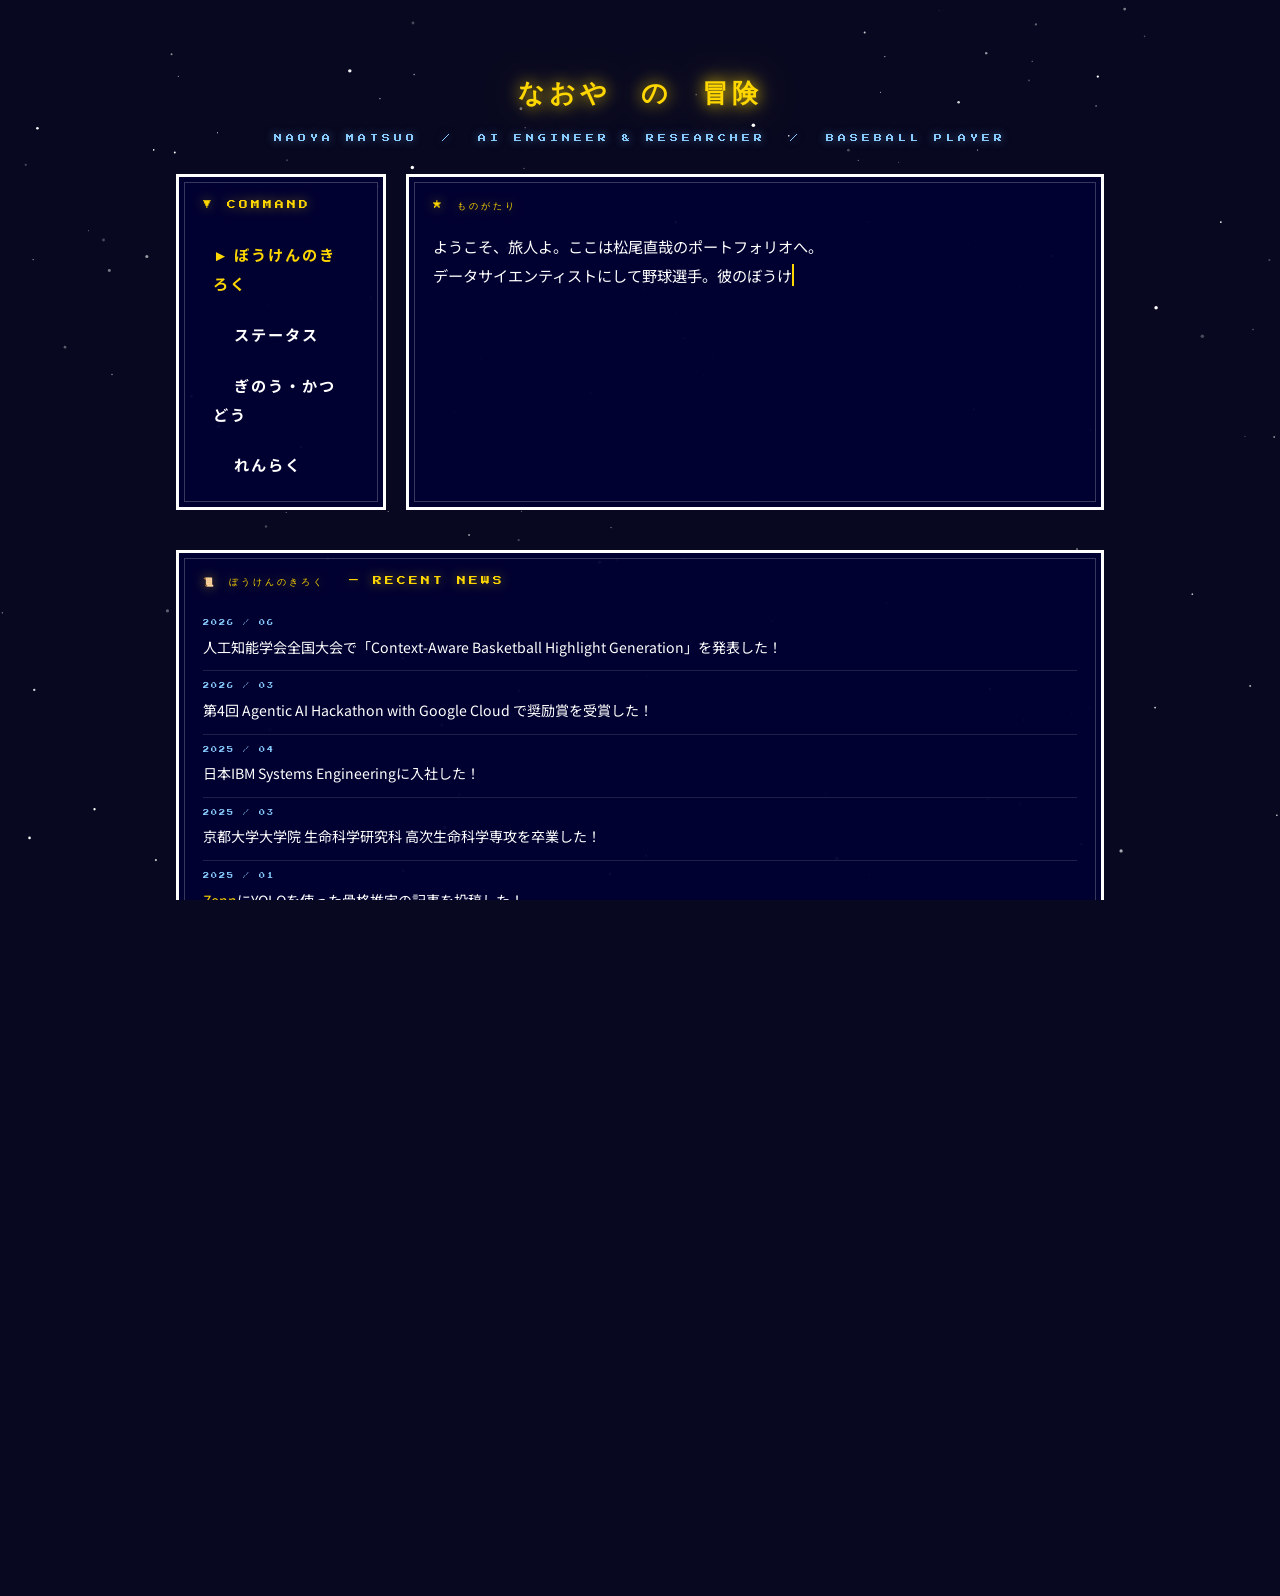
==== index.html @ 3366a8c9 "feat: DQ-style personal portfolio Co-Authored-By: Claude Sonnet 4.6 <noreply@anthropic.com>" ====
<!DOCTYPE html>
<html lang="ja">
<head>
  <meta charset="UTF-8">
  <meta name="viewport" content="width=device-width, initial-scale=1.0">
  <title>なおやの冒険</title>
  <link rel="stylesheet" href="style.css">
</head>
<body>

<canvas id="stars-canvas"></canvas>

<div class="page-wrapper">

  <!-- ===== TITLE ===== -->
  <header class="dq-header">
    <h1 class="dq-title">なおや の 冒険</h1>
    <p class="dq-subtitle">NAOYA MATSUO &nbsp;/&nbsp; AI ENGINEER &amp; RESEARCHER &nbsp;/&nbsp; BASEBALL PLAYER</p>
  </header>

  <!-- ===== MAIN: nav + message ===== -->
  <div class="dq-cols">

    <!-- Command Menu -->
    <nav class="dq-win dq-nav">
      <div class="dq-win-title">&#x25BC; COMMAND</div>
      <ul>
        <li><a href="index.html" class="active">ぼうけんのきろく</a></li>
        <li><a href="about.html">ステータス</a></li>
        <li><a href="award.html">ぎのう・かつどう</a></li>
        <li><a href="contact.html">れんらく</a></li>
      </ul>
    </nav>

    <!-- Welcome message -->
    <div class="dq-win msg-window">
      <div class="dq-win-title">&#x2605; ものがたり</div>
      <p id="msg1"></p>
      <p id="msg2" style="margin-top:12px;"></p>
    </div>

  </div>

  <!-- ===== ADVENTURE LOG ===== -->
  <section class="dq-win">
    <div class="dq-win-title">&#x1F4DC; ぼうけんのきろく &nbsp;— RECENT NEWS</div>
    <ul class="adv-log">
      <li>
        <span class="log-date">2026 / 06</span>
        人工知能学会全国大会で「Context-Aware Basketball Highlight Generation」を発表した！
      </li>
      <li>
        <span class="log-date">2026 / 03</span>
        第4回 Agentic AI Hackathon with Google Cloud で奨励賞を受賞した！
      </li>
      <li>
        <span class="log-date">2025 / 04</span>
        日本IBM Systems Engineeringに入社した！
      </li>
      <li>
        <span class="log-date">2025 / 03</span>
        京都大学大学院 生命科学研究科 高次生命科学専攻を卒業した！
      </li>
      <li>
        <span class="log-date">2025 / 01</span>
        <a href="https://zenn.dev/maoya23/articles/47be090aec141a" target="_blank">Zenn</a>にYOLOを使った骨格推定の記事を投稿した！
      </li>
      <li>
        <span class="log-date">2024 / 11</span>
        <a href="https://eriseginishida.wixsite.com/aneurogenesis2024" target="_blank">第21回成体脳のニューロン新生懇談会</a>において「Young Investigator Award」を受賞した！
      </li>
      <li>
        <span class="log-date">2024 / 10</span>
        <a href="https://www.softbankhawks.co.jp/news/detail/202400637726.html" target="_blank">SoftBankHawksのデータサイエンス業務体験会</a>に参加した！
      </li>
    </ul>
  </section>

  <!-- ===== ZENN ARTICLES ===== -->
  <section class="dq-win">
    <div class="dq-win-title">&#x1F4D6; まほうのしょ &nbsp;— ZENN ARTICLES</div>
    <div id="zenn-articles">
      <p style="color:var(--dq-cyan); font-size:0.85rem;">ロード中...</p>
    </div>
  </section>

  <footer class="dq-footer">
    &copy; 2025 &nbsp; NAOYA MATSUO &nbsp; ALL RIGHTS RESERVED
  </footer>

</div>

<script src="script.js"></script>
<script>
  /* ===== Zenn articles ===== */
  (async function () {
    const container = document.getElementById('zenn-articles');
    try {
      const res = await fetch('./zenn_articles.json');
      if (!res.ok) throw new Error('fetch error');
      const { articles } = await res.json();
      const top5 = articles.slice(0, 5);

      container.innerHTML = top5.map(function (a) {
        const date = a.published_at
          ? a.published_at.slice(0, 10).replace(/-/g, ' / ')
          : '';
        const url = 'https://zenn.dev/maoya23/articles/' + a.slug;
        const likes = a.liked_count || 0;
        const type = a.article_type === 'tech' ? 'TECH' : 'IDEA';
        return (
          '<div class="zenn-card">' +
            '<div class="zenn-card-top">' +
              '<span class="zenn-emoji">' + (a.emoji || '&#x1F4DD;') + '</span>' +
              '<div class="zenn-meta">' +
                '<span class="zenn-type ' + (a.article_type === 'tech' ? 'type-tech' : 'type-idea') + '">' + type + '</span>' +
                '<span class="zenn-date">' + date + '</span>' +
              '</div>' +
            '</div>' +
            '<a class="zenn-title" href="' + url + '" target="_blank">' + a.title + '</a>' +
            '<div class="zenn-likes">&#x2665; ' + likes + '</div>' +
          '</div>'
        );
      }).join('');
    } catch (e) {
      container.innerHTML =
        '<p style="font-size:0.85rem;">記事の読み込みに失敗しました。' +
        '<a href="https://zenn.dev/maoya23" target="_blank" style="color:var(--dq-gold);">Zennで確認する</a></p>';
    }
  })();

  typewriterAll([
    {
      sel: '#msg1',
      text: 'ようこそ、旅人よ。ここは松尾直哉のポートフォリオへ。',
      speed: 55,
      pause: 400,
    },
    {
      sel: '#msg2',
      text: 'データサイエンティストにして野球選手。彼のぼうけんのきろくをひもといてみよう。',
      speed: 45,
    },
  ]);
</script>

</body>
</html>
---- style.css ----
@import url('https://fonts.googleapis.com/css2?family=Press+Start+2P&family=Noto+Sans+JP:wght@400;700&display=swap');

*, *::before, *::after {
  box-sizing: border-box;
  margin: 0;
  padding: 0;
}

:root {
  --dq-bg:      #080820;
  --dq-win-bg:  rgba(0, 0, 50, 0.96);
  --dq-border:  #ffffff;
  --dq-gold:    #ffd700;
  --dq-cyan:    #88ccff;
  --dq-text:    #ffffff;
  --font-pixel: 'Press Start 2P', monospace;
  --font-jp:    'Noto Sans JP', sans-serif;
}

html, body {
  height: 100%;
  overflow-x: hidden;
}

body {
  background-color: var(--dq-bg);
  color: var(--dq-text);
  font-family: var(--font-jp);
  line-height: 1.9;
  min-height: 100vh;
}

/* ===== Stars Canvas ===== */
#stars-canvas {
  position: fixed;
  inset: 0;
  z-index: 0;
  pointer-events: none;
}

/* ===== Page Wrapper ===== */
.page-wrapper {
  position: relative;
  z-index: 1;
  max-width: 960px;
  margin: 0 auto;
  padding: 24px 16px 48px;
}

/* ===== DQ Window ===== */
.dq-win {
  background: var(--dq-win-bg);
  border: 3px solid var(--dq-border);
  padding: 20px 24px;
  position: relative;
  margin-bottom: 20px;
}

/* Inner border effect (classic DQ look) */
.dq-win::after {
  content: '';
  position: absolute;
  inset: 5px;
  border: 1px solid rgba(255, 255, 255, 0.22);
  pointer-events: none;
}

.dq-win-title {
  font-family: var(--font-pixel);
  font-size: 0.55rem;
  color: var(--dq-gold);
  letter-spacing: 3px;
  margin-bottom: 18px;
  text-shadow: 0 0 12px rgba(255, 215, 0, 0.55);
}

/* ===== Header ===== */
.dq-header {
  text-align: center;
  padding: 40px 0 28px;
}

.dq-title {
  font-family: var(--font-pixel);
  font-size: clamp(0.9rem, 3.5vw, 1.6rem);
  color: var(--dq-gold);
  text-shadow:
    0 0 16px rgba(255, 215, 0, 0.9),
    0 0 40px rgba(255, 215, 0, 0.4);
  letter-spacing: 4px;
  line-height: 2;
  animation: fadeInDown 1.4s ease-out both;
}

.dq-subtitle {
  font-family: var(--font-pixel);
  font-size: clamp(0.35rem, 1.2vw, 0.5rem);
  color: var(--dq-cyan);
  letter-spacing: 4px;
  margin-top: 16px;
  text-shadow: 0 0 8px rgba(136, 204, 255, 0.5);
  animation: fadeInDown 2s ease-out both;
}

@keyframes fadeInDown {
  from { opacity: 0; transform: translateY(-18px); }
  to   { opacity: 1; transform: translateY(0); }
}

/* ===== Two-column layout ===== */
.dq-cols {
  display: grid;
  grid-template-columns: 210px 1fr;
  gap: 20px;
  margin-bottom: 20px;
}

@media (max-width: 640px) {
  .dq-cols {
    grid-template-columns: 1fr;
  }
}

/* ===== Navigation ===== */
.dq-nav ul {
  list-style: none;
}

.dq-nav li + li {
  margin-top: 6px;
}

.dq-nav a {
  display: block;
  font-family: var(--font-jp);
  font-weight: 700;
  font-size: 0.95rem;
  color: var(--dq-text);
  text-decoration: none;
  padding: 8px 10px;
  letter-spacing: 2px;
  transition: color 0.15s;
  position: relative;
}

.dq-nav a::before {
  content: '　';
  display: inline-block;
  width: 1.4em;
}

.dq-nav a.active {
  color: var(--dq-gold);
}

.dq-nav a.active::before {
  content: '► ';
  animation: cursor-blink 1.1s step-start infinite;
}

@keyframes cursor-blink {
  0%, 100% { color: var(--dq-gold); }
  50%       { color: transparent; }
}

.dq-nav a:hover:not(.active) {
  color: var(--dq-cyan);
}

/* ===== Message window (typewriter text) ===== */
.msg-window {
  font-size: 0.95rem;
}

.msg-window p + p {
  margin-top: 12px;
}

.typewriter-text {
  display: inline;
  border-right: 2px solid var(--dq-gold);
}

.typewriter-done {
  border-right: none;
}

/* ===== Adventure log (news) ===== */
.adv-log {
  list-style: none;
}

.adv-log li {
  padding: 10px 0;
  border-bottom: 1px solid rgba(255, 255, 255, 0.12);
  font-size: 0.88rem;
}

.adv-log li:last-child {
  border-bottom: none;
}

.log-date {
  font-family: var(--font-pixel);
  font-size: 0.38rem;
  color: var(--dq-cyan);
  display: block;
  margin-bottom: 4px;
  letter-spacing: 2px;
}

.adv-log a {
  color: var(--dq-gold);
  text-decoration: none;
}

.adv-log a:hover {
  text-decoration: underline;
}

/* ===== Status screen (about.html) ===== */
.status-top {
  display: grid;
  grid-template-columns: 130px 1fr;
  gap: 24px;
  align-items: center;
  margin-bottom: 0;
}

@media (max-width: 500px) {
  .status-top { grid-template-columns: 1fr; }
}

.status-portrait {
  border: 2px solid var(--dq-border);
  background: rgba(0, 0, 80, 0.5);
  aspect-ratio: 1;
  overflow: hidden;
  display: flex;
  align-items: center;
  justify-content: center;
  font-size: 3.5rem;
}

.stat-row {
  display: flex;
  align-items: baseline;
  gap: 10px;
  margin-bottom: 8px;
  font-size: 0.88rem;
}

.stat-label {
  font-family: var(--font-pixel);
  font-size: 0.42rem;
  color: var(--dq-cyan);
  letter-spacing: 2px;
  min-width: 90px;
}

.stat-val {
  color: var(--dq-text);
  font-weight: 700;
}

.stars {
  color: var(--dq-gold);
  letter-spacing: 2px;
}

.stars-empty {
  color: rgba(255, 255, 255, 0.2);
}

/* ===== History items ===== */
.history-item {
  display: flex;
  gap: 16px;
  padding: 10px 0;
  border-bottom: 1px solid rgba(255, 255, 255, 0.12);
  font-size: 0.88rem;
  align-items: baseline;
}

.history-item:last-child {
  border-bottom: none;
}

.h-year {
  font-family: var(--font-pixel);
  font-size: 0.38rem;
  color: var(--dq-cyan);
  min-width: 52px;
  padding-top: 3px;
  letter-spacing: 1px;
}

/* ===== Skill badges ===== */
.skill-tags {
  display: flex;
  flex-wrap: wrap;
  gap: 8px;
  list-style: none;
  margin-top: 4px;
}

.skill-tags li {
  border: 1px solid var(--dq-cyan);
  color: var(--dq-cyan);
  padding: 4px 12px;
  font-size: 0.8rem;
}

/* ===== Quest log (award.html) ===== */
.quest-item {
  padding: 14px 0;
  border-bottom: 1px solid rgba(255, 255, 255, 0.12);
  font-size: 0.88rem;
}

.quest-item:last-child {
  border-bottom: none;
}

.quest-num {
  font-family: var(--font-pixel);
  font-size: 0.38rem;
  color: var(--dq-gold);
  margin-bottom: 6px;
  letter-spacing: 2px;
}

.award-item {
  display: flex;
  gap: 16px;
  align-items: center;
  padding: 12px 0;
  border-bottom: 1px solid rgba(255, 255, 255, 0.12);
  font-size: 0.88rem;
}

.award-item:last-child {
  border-bottom: none;
}

.award-icon {
  font-size: 1.8rem;
  flex-shrink: 0;
  line-height: 1;
}

/* ===== Contact / NPC ===== */
.npc-box {
  display: flex;
  gap: 20px;
  align-items: flex-start;
}

.npc-sprite {
  font-size: 3rem;
  flex-shrink: 0;
  line-height: 1;
}

.npc-text {
  font-size: 0.95rem;
}

.npc-text p + p {
  margin-top: 10px;
}

.contact-list {
  list-style: none;
  margin-top: 16px;
}

.contact-list li {
  display: flex;
  gap: 14px;
  align-items: center;
  padding: 12px 0;
  border-bottom: 1px solid rgba(255, 255, 255, 0.12);
  font-size: 0.9rem;
}

.contact-list li:last-child {
  border-bottom: none;
}

.c-icon {
  font-size: 1.5rem;
  min-width: 36px;
  text-align: center;
}

.contact-list a {
  color: var(--dq-gold);
  text-decoration: none;
}

.contact-list a:hover {
  text-decoration: underline;
}

/* ===== Zenn Cards ===== */
#zenn-articles {
  display: grid;
  grid-template-columns: repeat(auto-fill, minmax(260px, 1fr));
  gap: 16px;
}

.zenn-card {
  border: 1px solid rgba(255, 255, 255, 0.25);
  padding: 14px 16px;
  display: flex;
  flex-direction: column;
  gap: 10px;
  transition: border-color 0.2s;
}

.zenn-card:hover {
  border-color: var(--dq-gold);
}

.zenn-card-top {
  display: flex;
  align-items: center;
  gap: 10px;
}

.zenn-emoji {
  font-size: 1.8rem;
  line-height: 1;
  flex-shrink: 0;
}

.zenn-meta {
  display: flex;
  flex-direction: column;
  gap: 4px;
}

.zenn-type {
  font-family: var(--font-pixel);
  font-size: 0.32rem;
  padding: 2px 6px;
  letter-spacing: 2px;
}

.type-tech {
  border: 1px solid var(--dq-cyan);
  color: var(--dq-cyan);
}

.type-idea {
  border: 1px solid var(--dq-gold);
  color: var(--dq-gold);
}

.zenn-date {
  font-family: var(--font-pixel);
  font-size: 0.32rem;
  color: rgba(255, 255, 255, 0.45);
  letter-spacing: 1px;
}

.zenn-title {
  font-size: 0.88rem;
  font-weight: 700;
  color: var(--dq-text);
  text-decoration: none;
  line-height: 1.6;
}

.zenn-title:hover {
  color: var(--dq-gold);
}

.zenn-likes {
  font-family: var(--font-pixel);
  font-size: 0.38rem;
  color: rgba(255, 100, 100, 0.8);
  letter-spacing: 2px;
  margin-top: auto;
}

/* ===== Divider ===== */
.dq-sep {
  border: none;
  border-top: 1px solid rgba(255, 255, 255, 0.18);
  margin: 18px 0;
}

/* ===== Footer ===== */
.dq-footer {
  text-align: center;
  padding: 24px 0 8px;
  font-family: var(--font-pixel);
  font-size: 0.38rem;
  color: rgba(255, 255, 255, 0.35);
  letter-spacing: 3px;
}
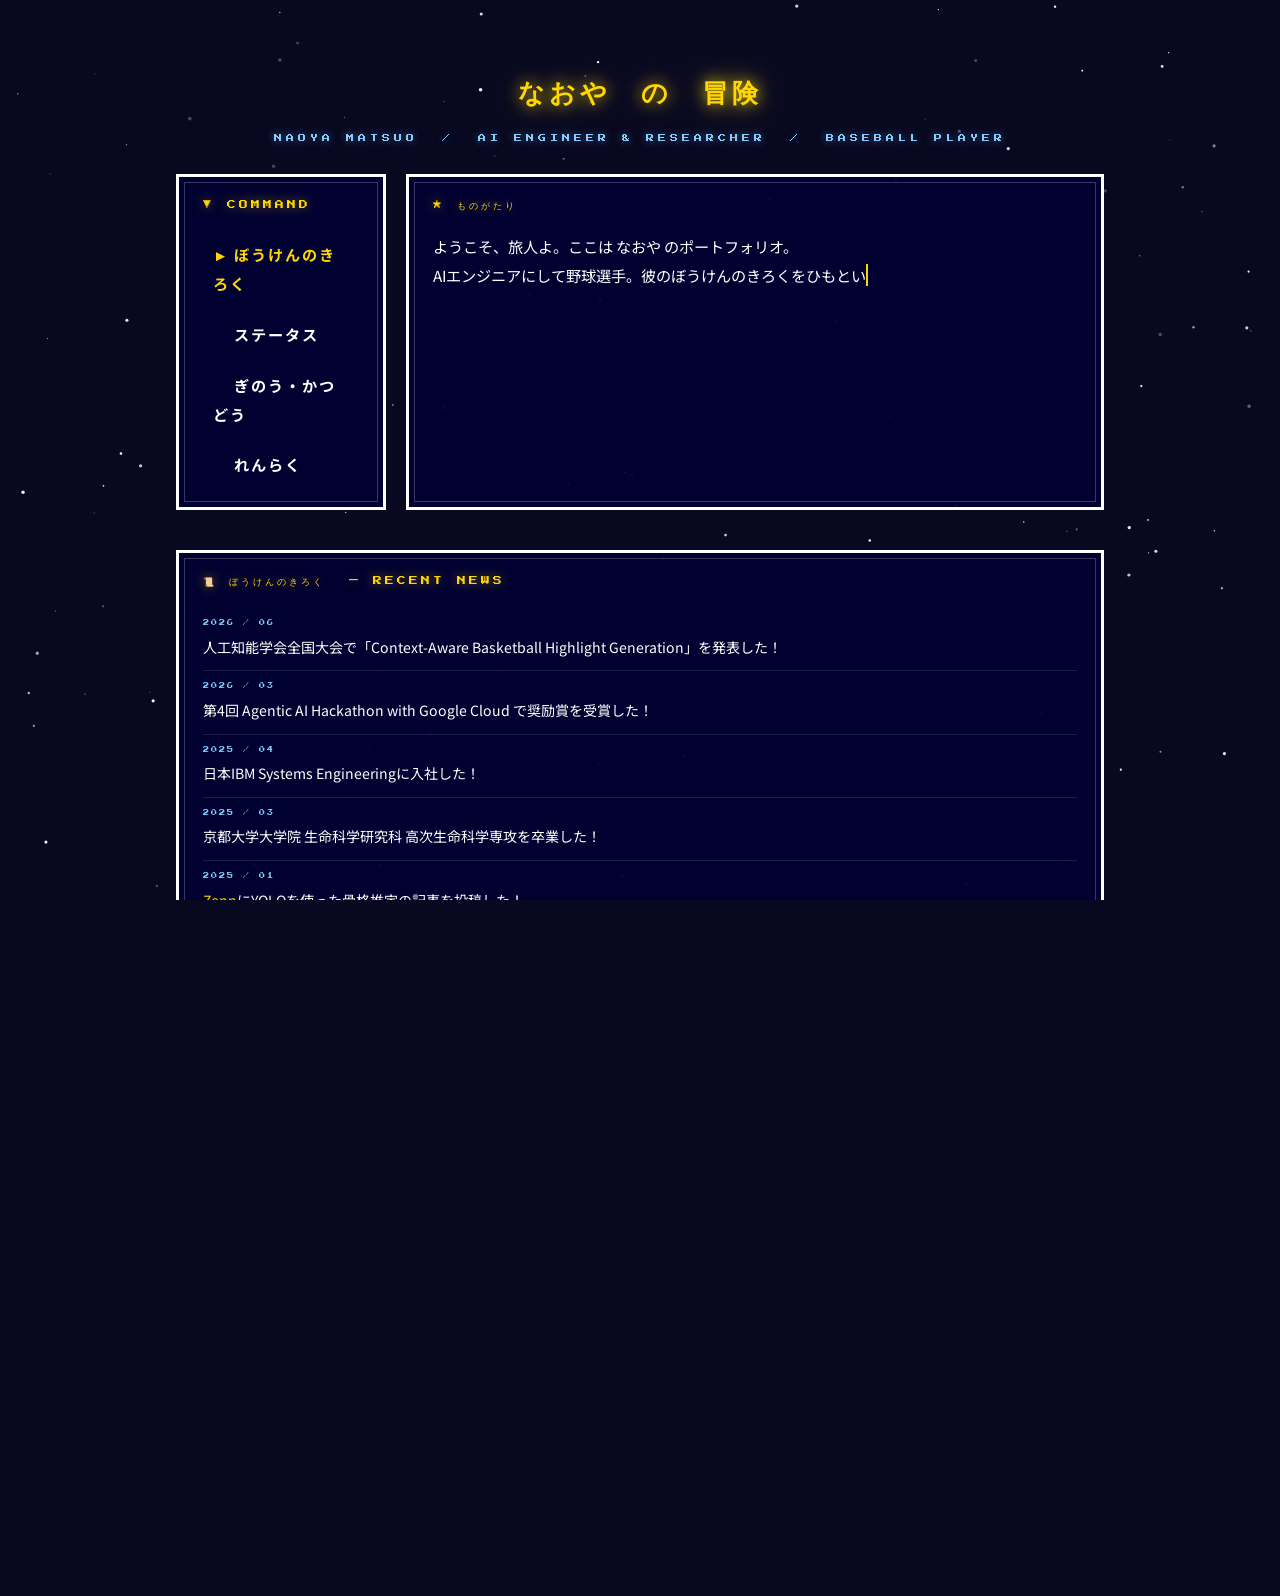
==== commit a5e819db: "変更" ====
--- a/index.html
+++ b/index.html
@@ -132,13 +132,13 @@
   typewriterAll([
     {
       sel: '#msg1',
-      text: 'ようこそ、旅人よ。ここは松尾直哉のポートフォリオへ。',
+      text: 'ようこそ、旅人よ。ここは なおや のポートフォリオ。',
       speed: 55,
       pause: 400,
     },
     {
       sel: '#msg2',
-      text: 'データサイエンティストにして野球選手。彼のぼうけんのきろくをひもといてみよう。',
+      text: 'AIエンジニアにして野球選手。彼のぼうけんのきろくをひもといてみよう。',
       speed: 45,
     },
   ]);
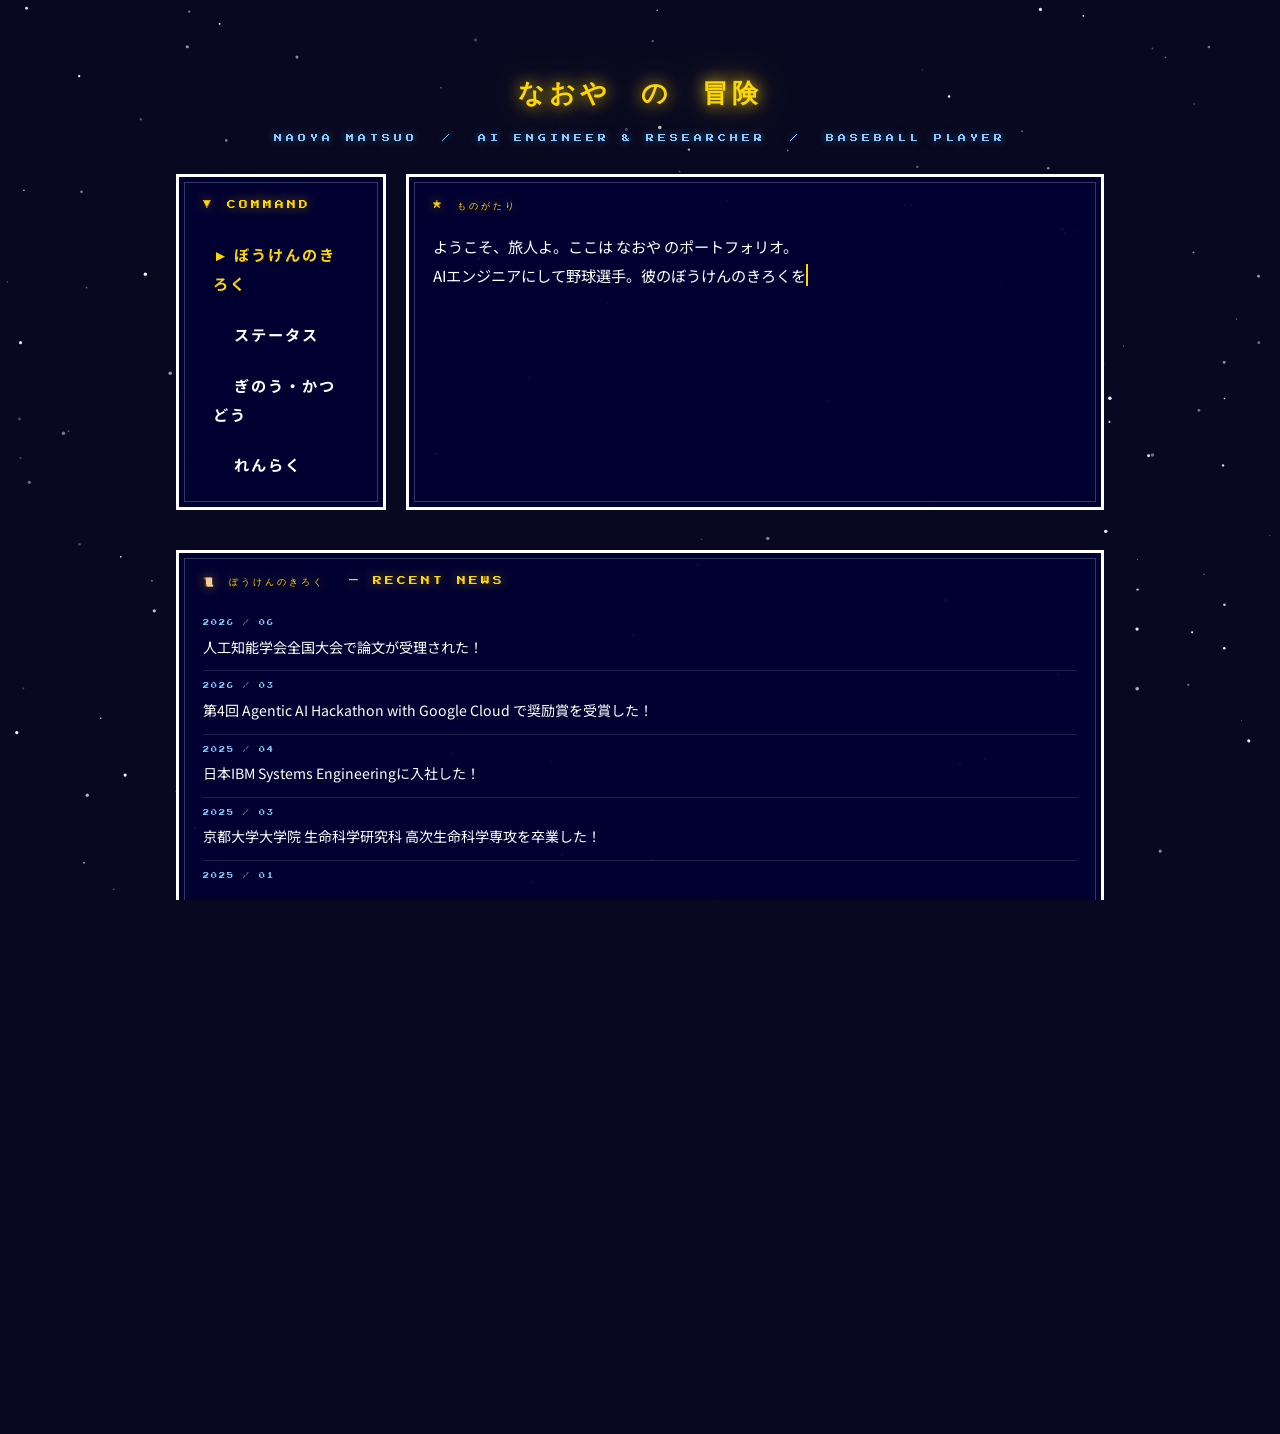
==== commit e89793f1: "再度変更" ====
--- a/index.html
+++ b/index.html
@@ -47,7 +47,7 @@
     <ul class="adv-log">
       <li>
         <span class="log-date">2026 / 06</span>
-        人工知能学会全国大会で「Context-Aware Basketball Highlight Generation」を発表した！
+        人工知能学会全国大会で論文が受理された！
       </li>
       <li>
         <span class="log-date">2026 / 03</span>
--- a/style.css
+++ b/style.css
@@ -188,6 +188,10 @@
 /* ===== Adventure log (news) ===== */
 .adv-log {
   list-style: none;
+  max-height: 280px;
+  overflow-y: auto;
+  scrollbar-width: thin;
+  scrollbar-color: var(--dq-gold) transparent;
 }
 
 .adv-log li {
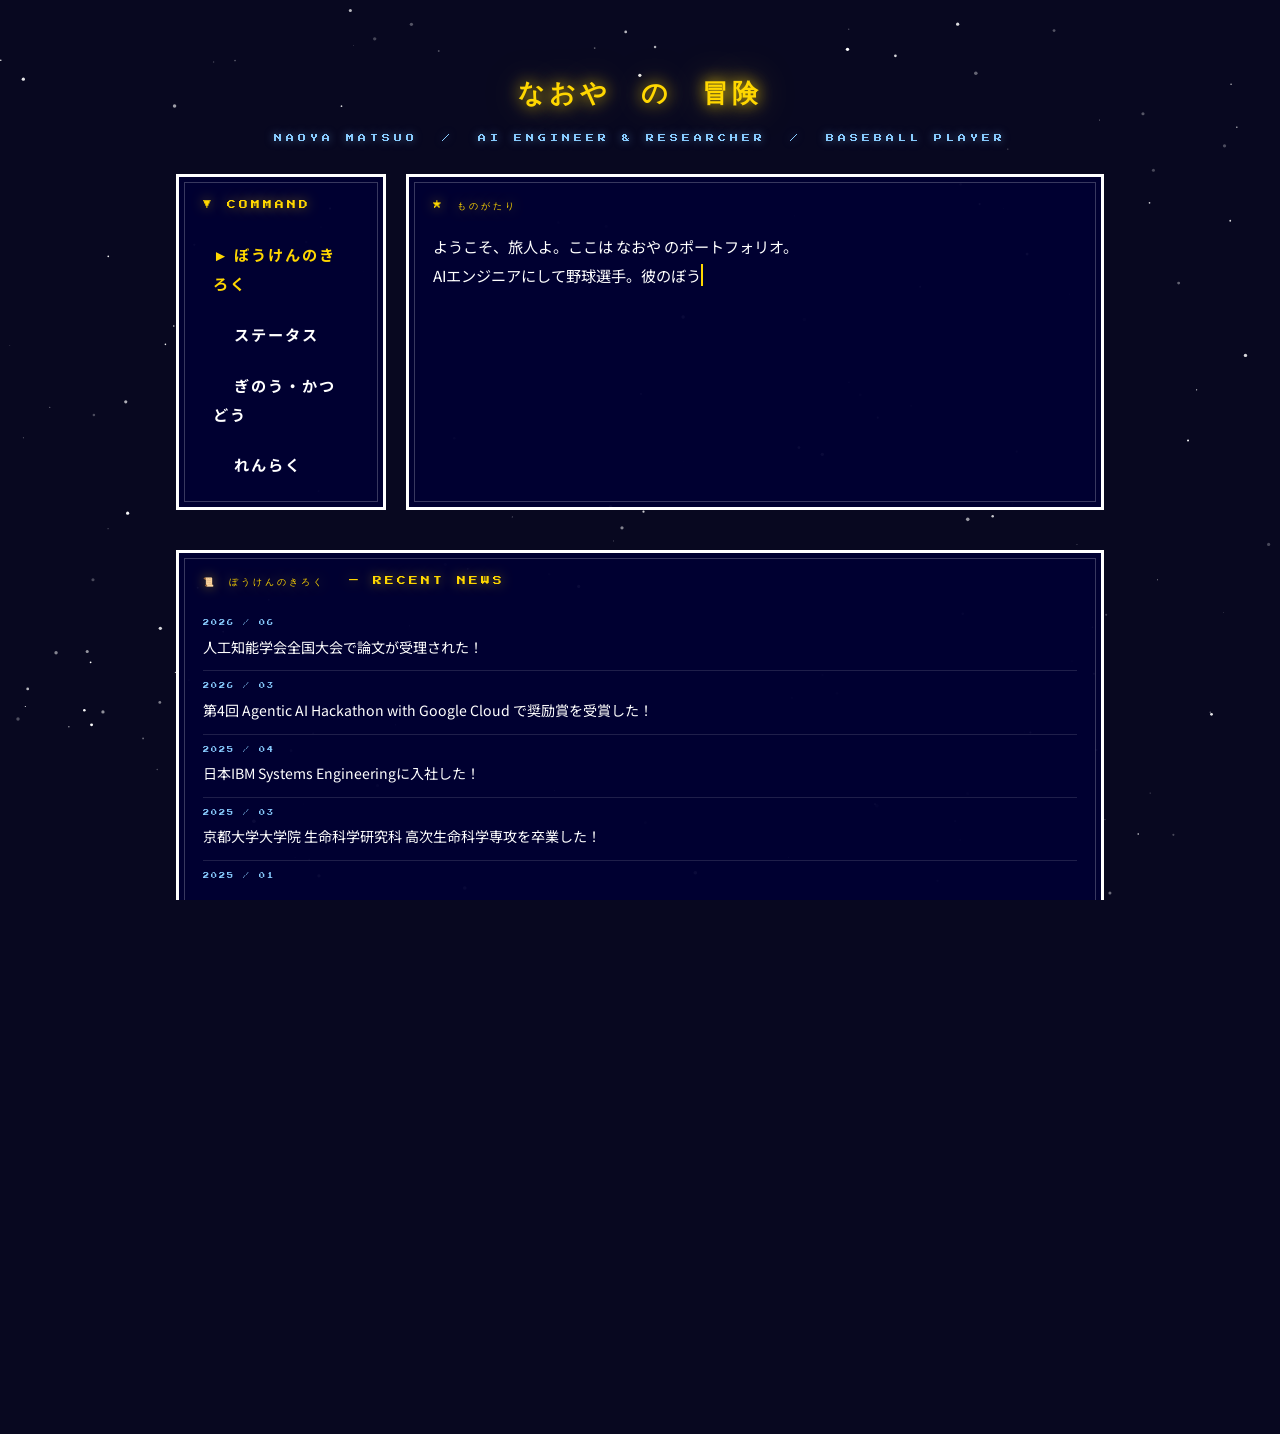
==== commit 4969da38: "ファビコン追加" ====
--- a/index.html
+++ b/index.html
@@ -4,6 +4,7 @@
   <meta charset="UTF-8">
   <meta name="viewport" content="width=device-width, initial-scale=1.0">
   <title>なおやの冒険</title>
+  <link rel="icon" href="favicon.jpg" type="image/jpeg">
   <link rel="stylesheet" href="style.css">
 </head>
 <body>
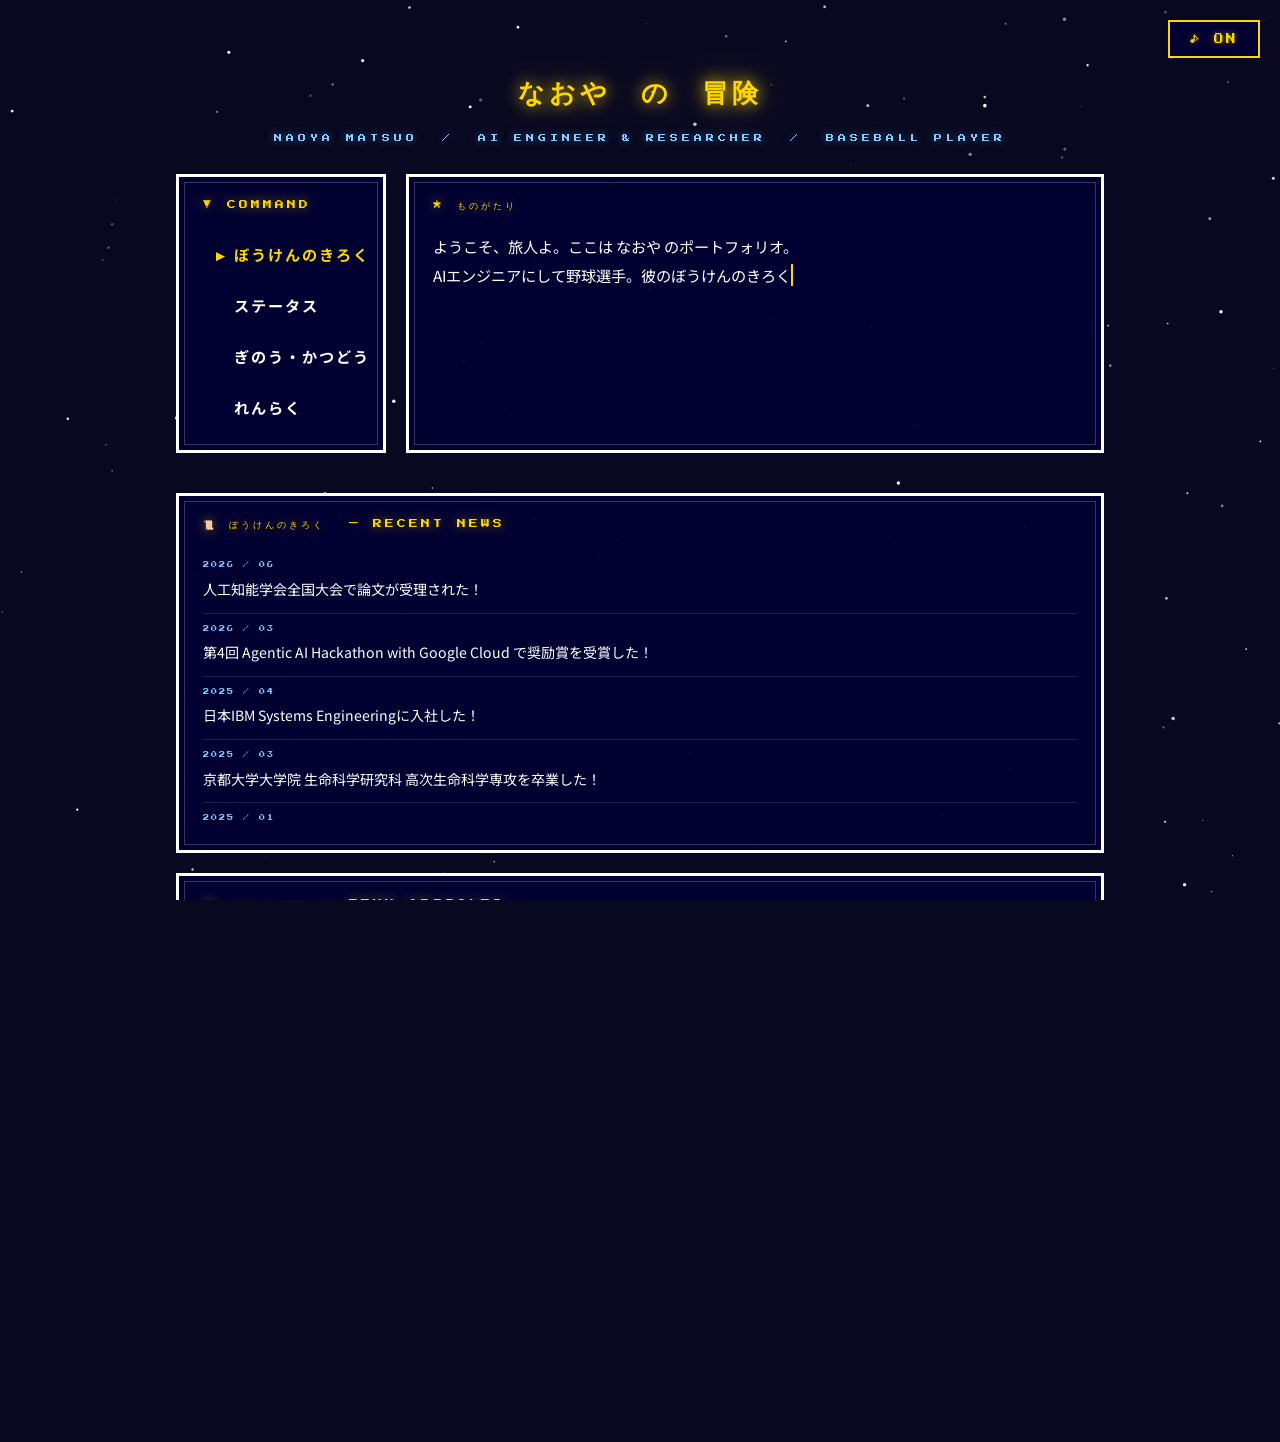
==== commit f19b538c: "最終調整" ====
--- a/index.html
+++ b/index.html
@@ -10,6 +10,9 @@
 <body>
 
 <canvas id="stars-canvas"></canvas>
+
+<audio id="bgm" src="8bit-maou-kessen.mp3" loop></audio>
+<button id="bgm-toggle">♪ ON</button>
 
 <div class="page-wrapper">
 
@@ -85,6 +88,10 @@
     </div>
   </section>
 
+  <div style="text-align:center; padding: 24px 0 0;">
+    <button class="back-to-top-btn" onclick="scrollToTop()">▲ いちばんうえにもどる</button>
+  </div>
+
   <footer class="dq-footer">
     &copy; 2025 &nbsp; NAOYA MATSUO &nbsp; ALL RIGHTS RESERVED
   </footer>
--- a/style.css
+++ b/style.css
@@ -141,6 +141,7 @@
   letter-spacing: 2px;
   transition: color 0.15s;
   position: relative;
+  white-space: nowrap;
 }
 
 .dq-nav a::before {
@@ -496,6 +497,66 @@
   margin: 18px 0;
 }
 
+/* ===== BGM Toggle Button ===== */
+#bgm-toggle {
+  position: fixed;
+  top: 16px;
+  right: 16px;
+  z-index: 100;
+  background: var(--dq-win-bg);
+  border: 2px solid var(--dq-gold);
+  color: var(--dq-gold);
+  font-family: var(--font-pixel);
+  font-size: 0.38rem;
+  letter-spacing: 2px;
+  padding: 8px 12px;
+  cursor: pointer;
+  text-shadow: 0 0 6px rgba(255, 215, 0, 0.5);
+  transition: color 0.2s, border-color 0.2s;
+}
+
+#bgm-toggle:hover {
+  color: var(--dq-cyan);
+  border-color: var(--dq-cyan);
+}
+
+@media (min-width: 768px) {
+  #bgm-toggle {
+    font-size: 0.6rem;
+    padding: 12px 20px;
+    top: 20px;
+    right: 20px;
+  }
+}
+
+/* ===== Back to Top Button ===== */
+.back-to-top-btn {
+  display: block;
+  margin: 0 auto 0;
+  background: var(--dq-win-bg);
+  border: 2px solid var(--dq-gold);
+  color: var(--dq-gold);
+  font-family: var(--font-pixel);
+  font-size: 0.38rem;
+  letter-spacing: 2px;
+  padding: 8px 12px;
+  cursor: pointer;
+  text-shadow: 0 0 6px rgba(255, 215, 0, 0.5);
+  transition: color 0.2s, border-color 0.2s;
+}
+
+.back-to-top-btn:hover {
+  color: var(--dq-cyan);
+  border-color: var(--dq-cyan);
+}
+
+@media (min-width: 768px) {
+  .back-to-top-btn {
+    font-size: 0.6rem;
+    padding: 12px 20px;
+  }
+}
+
 /* ===== Footer ===== */
 .dq-footer {
   text-align: center;
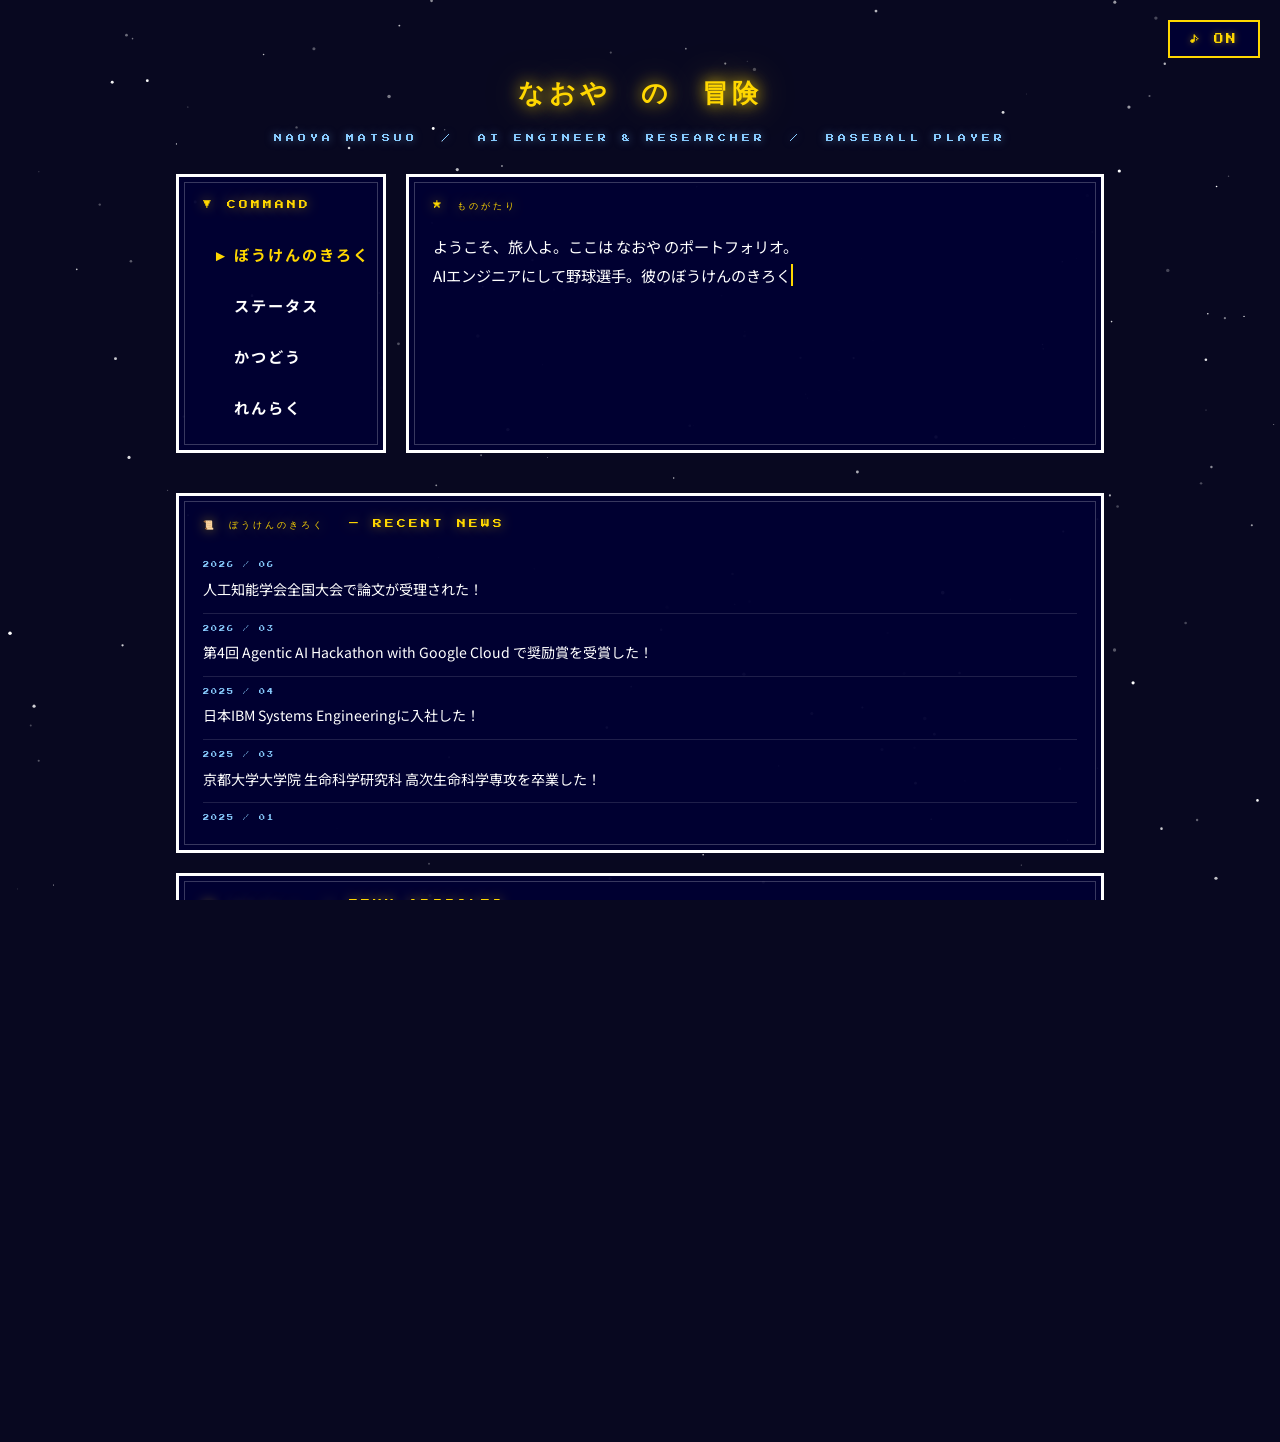
==== commit 6856604f: "微修正" ====
--- a/index.html
+++ b/index.html
@@ -31,7 +31,7 @@
       <ul>
         <li><a href="index.html" class="active">ぼうけんのきろく</a></li>
         <li><a href="about.html">ステータス</a></li>
-        <li><a href="award.html">ぎのう・かつどう</a></li>
+        <li><a href="award.html">かつどう</a></li>
         <li><a href="contact.html">れんらく</a></li>
       </ul>
     </nav>
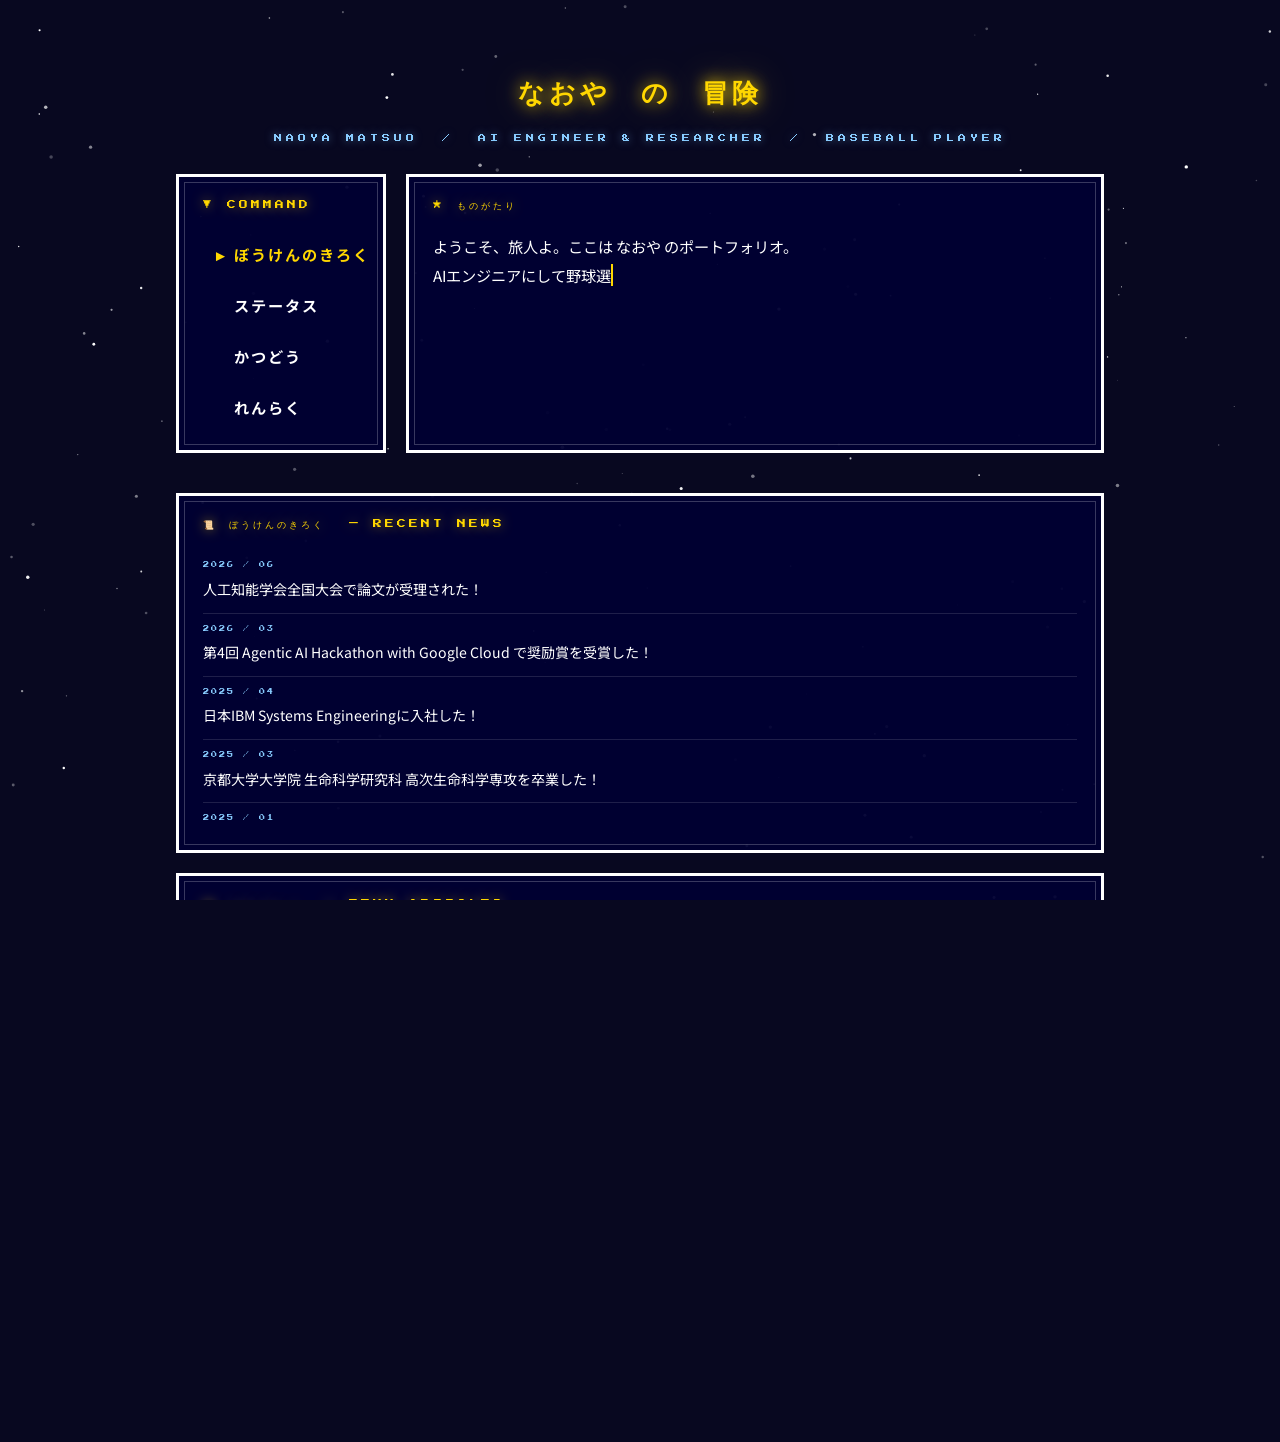
==== commit 61c22451: "音消した" ====
--- a/index.html
+++ b/index.html
@@ -11,8 +11,6 @@
 
 <canvas id="stars-canvas"></canvas>
 
-<audio id="bgm" src="8bit-maou-kessen.mp3" loop></audio>
-<button id="bgm-toggle">♪ ON</button>
 
 <div class="page-wrapper">
 
@@ -83,8 +81,10 @@
   <!-- ===== ZENN ARTICLES ===== -->
   <section class="dq-win">
     <div class="dq-win-title">&#x1F4D6; まほうのしょ &nbsp;— ZENN ARTICLES</div>
-    <div id="zenn-articles">
-      <p style="color:var(--dq-cyan); font-size:0.85rem;">ロード中...</p>
+    <div class="zenn-articles-scroll">
+      <div id="zenn-articles">
+        <p style="color:var(--dq-cyan); font-size:0.85rem;">ロード中...</p>
+      </div>
     </div>
   </section>
 
@@ -107,9 +107,7 @@
       const res = await fetch('./zenn_articles.json');
       if (!res.ok) throw new Error('fetch error');
       const { articles } = await res.json();
-      const top5 = articles.slice(0, 5);
-
-      container.innerHTML = top5.map(function (a) {
+      container.innerHTML = articles.map(function (a) {
         const date = a.published_at
           ? a.published_at.slice(0, 10).replace(/-/g, ' / ')
           : '';
--- a/style.css
+++ b/style.css
@@ -409,6 +409,13 @@
 }
 
 /* ===== Zenn Cards ===== */
+.zenn-articles-scroll {
+  max-height: 360px;
+  overflow-y: auto;
+  scrollbar-width: thin;
+  scrollbar-color: var(--dq-gold) transparent;
+}
+
 #zenn-articles {
   display: grid;
   grid-template-columns: repeat(auto-fill, minmax(260px, 1fr));
@@ -497,37 +504,6 @@
   margin: 18px 0;
 }
 
-/* ===== BGM Toggle Button ===== */
-#bgm-toggle {
-  position: fixed;
-  top: 16px;
-  right: 16px;
-  z-index: 100;
-  background: var(--dq-win-bg);
-  border: 2px solid var(--dq-gold);
-  color: var(--dq-gold);
-  font-family: var(--font-pixel);
-  font-size: 0.38rem;
-  letter-spacing: 2px;
-  padding: 8px 12px;
-  cursor: pointer;
-  text-shadow: 0 0 6px rgba(255, 215, 0, 0.5);
-  transition: color 0.2s, border-color 0.2s;
-}
-
-#bgm-toggle:hover {
-  color: var(--dq-cyan);
-  border-color: var(--dq-cyan);
-}
-
-@media (min-width: 768px) {
-  #bgm-toggle {
-    font-size: 0.6rem;
-    padding: 12px 20px;
-    top: 20px;
-    right: 20px;
-  }
-}
 
 /* ===== Back to Top Button ===== */
 .back-to-top-btn {
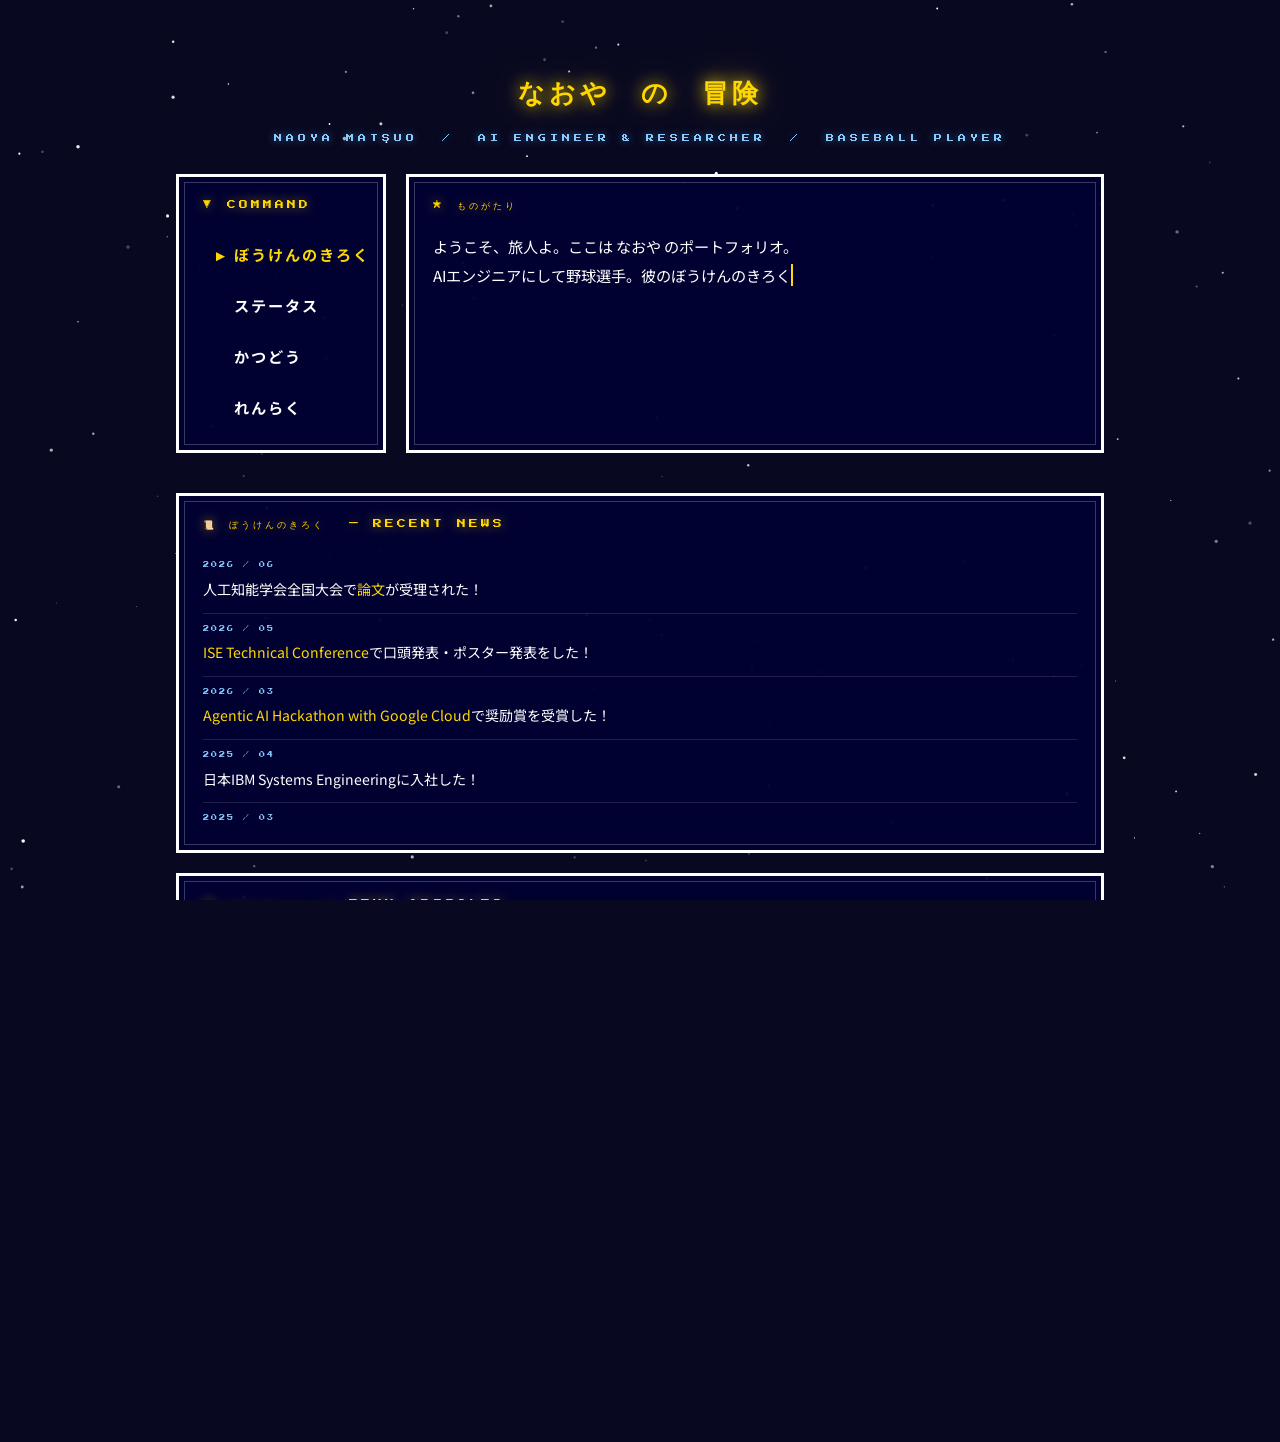
==== commit a8271b66: "Recent更新" ====
--- a/index.html
+++ b/index.html
@@ -49,11 +49,15 @@
     <ul class="adv-log">
       <li>
         <span class="log-date">2026 / 06</span>
-        人工知能学会全国大会で論文が受理された！
+        人工知能学会全国大会で<a href="https://pub.confit.atlas.jp/ja/event/jsai2026/presentation/1Yin-A-10" target="_blank">論文</a>が受理された！
+      </li>
+      <li>
+        <span class="log-date">2026 / 05</span>
+        <a href="https://www.ibm.com/support/pages/ise-technical-conference-2026-top-page" target="_blank">ISE Technical Conference</a>で口頭発表・ポスター発表をした！
       </li>
       <li>
         <span class="log-date">2026 / 03</span>
-        第4回 Agentic AI Hackathon with Google Cloud で奨励賞を受賞した！
+        <a href="https://zenn.dev/hackathons/google-cloud-japan-ai-hackathon-vol4?tab=projects" target="_blank">Agentic AI Hackathon with Google Cloud</a>で奨励賞を受賞した！
       </li>
       <li>
         <span class="log-date">2025 / 04</span>
@@ -61,11 +65,7 @@
       </li>
       <li>
         <span class="log-date">2025 / 03</span>
-        京都大学大学院 生命科学研究科 高次生命科学専攻を卒業した！
-      </li>
-      <li>
-        <span class="log-date">2025 / 01</span>
-        <a href="https://zenn.dev/maoya23/articles/47be090aec141a" target="_blank">Zenn</a>にYOLOを使った骨格推定の記事を投稿した！
+        京都大学大学院 生命科学研究科 高次生命科学専攻<a href="https://brainnetworks.jimdofree.com" target="_blank">（今吉研究室）</a>を卒業した！
       </li>
       <li>
         <span class="log-date">2024 / 11</span>
